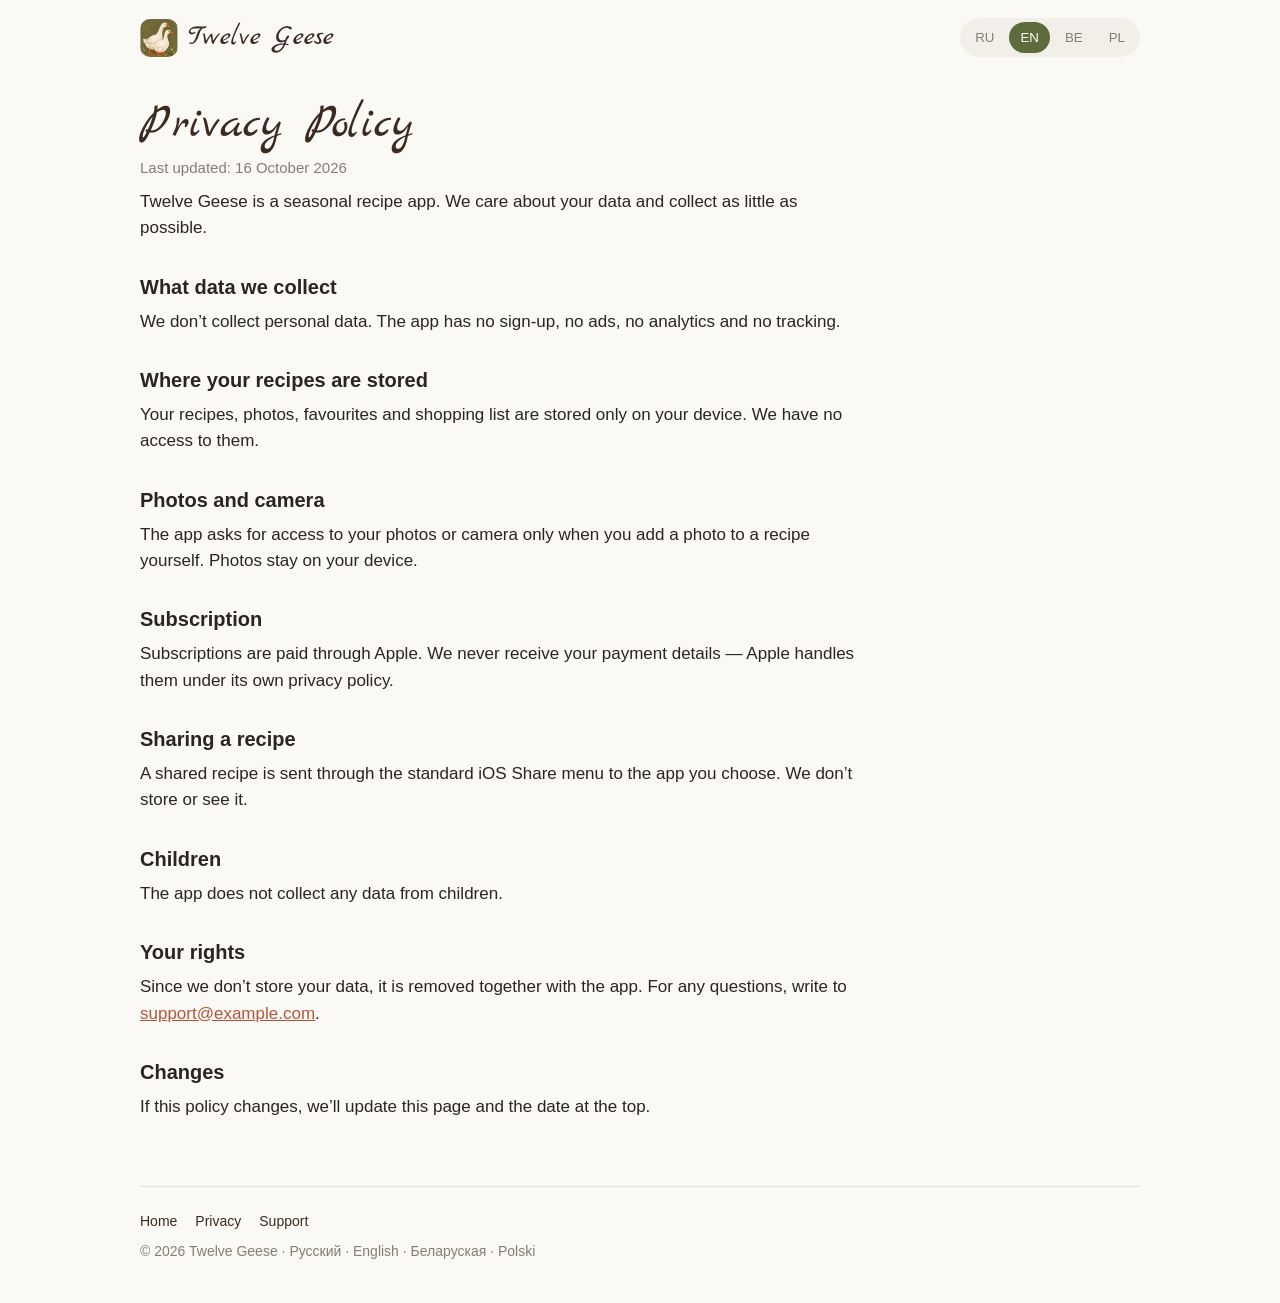
==== privacy.html @ 575ad0f3 "Add files via upload" ====
<!doctype html>
<html lang="ru">
<head>
<meta charset="utf-8">
<meta name="viewport" content="width=device-width, initial-scale=1">
<title>Twelve Geese</title>
<meta name="description" content="Twelve Geese — сезонные рецепты и личная книга рецептов для iPhone.">
<meta property="og:title" content="Twelve Geese">
<meta property="og:image" content="img/geese.png">
<link rel="icon" href="img/goose-icon.png">
<link rel="apple-touch-icon" href="img/goose-icon.png">
<link rel="preconnect" href="https://fonts.googleapis.com">
<link rel="preconnect" href="https://fonts.gstatic.com" crossorigin>
<link href="https://fonts.googleapis.com/css2?family=Marck+Script&display=swap" rel="stylesheet">
<link rel="stylesheet" href="style.css">
<script src="config.js"></script>
<script src="i18n.js"></script>
</head>
<body>
<span hidden data-title="pp_title"></span>
<div class="wrap">
<header>
  <a class="logo" href="index.html"><img src="img/goose-icon.png" alt="">Twelve Geese</a>
  <div class="langs" role="group" aria-label="Language">
    <button data-lang="ru">RU</button><button data-lang="en">EN</button><button data-lang="be">BE</button><button data-lang="pl">PL</button>
  </div>
</header>
<main class="page">
<h1 data-i18n="pp_title"></h1>
<p class="date" data-i18n="updated"></p>
<p data-i18n="pp_intro"></p>
<h2 data-i18n="pp_h1"></h2>
<p data-i18n="pp_p1"></p>
<h2 data-i18n="pp_h2"></h2>
<p data-i18n="pp_p2"></p>
<h2 data-i18n="pp_h3"></h2>
<p data-i18n="pp_p3"></p>
<h2 data-i18n="pp_h4"></h2>
<p data-i18n="pp_p4"></p>
<h2 data-i18n="pp_h5"></h2>
<p data-i18n="pp_p5"></p>
<h2 data-i18n="pp_h6"></h2>
<p data-i18n="pp_p6"></p>
<h2 data-i18n="pp_h7"></h2>
<p data-i18n="pp_p7"></p>
<h2 data-i18n="pp_h8"></h2>
<p data-i18n="pp_p8"></p>
</main>
<footer>
  <nav><a href="index.html" data-i18n="nav_home">Главная</a><a href="privacy.html" data-i18n="nav_privacy">Конфиденциальность</a><a href="support.html" data-i18n="nav_support">Поддержка</a></nav>
  © 2026 Twelve Geese · <span data-i18n="langs"></span>
</footer>
</div>
</body>
</html>
---- style.css ----
:root {
  --bg: #FAF9F5;
  --card: #F2EFE8;
  --text: #2B2420;
  --muted: #857D74;
  --brown: #3B2A20;
  --olive: #5E6B3A;
  --carrot: #B4553A;
  --line: #E6E1D8;
  color-scheme: light;
}
* { box-sizing: border-box; }
html { -webkit-text-size-adjust: 100%; }
body {
  margin: 0; background: var(--bg); color: var(--text);
  font: 17px/1.55 -apple-system, BlinkMacSystemFont, "SF Pro Text", "Segoe UI", Roboto, sans-serif;
}
a { color: var(--carrot); }
.wrap { max-width: 1040px; margin: 0 auto; padding: 0 20px; }

header { display: flex; align-items: center; justify-content: space-between; gap: 12px; flex-wrap: wrap; padding: 18px 0; }
.logo { display: flex; align-items: center; gap: 10px; text-decoration: none; color: var(--brown); font: 28px/1 "Marck Script", cursive; }
.logo img { width: 38px; height: 38px; border-radius: 10px; object-fit: cover; }
.langs { display: flex; gap: 4px; background: var(--card); padding: 4px; border-radius: 999px; }
.langs button {
  border: 0; background: none; font: 600 13px/1 inherit; font-family: inherit; color: var(--muted);
  padding: 8px 11px; border-radius: 999px; cursor: pointer;
}
.langs button[aria-pressed="true"] { background: var(--olive); color: #fff; }

.hero { text-align: center; padding: 24px 0 48px; }
.hero img.geese { width: min(560px, 100%); height: auto; display: block; margin: 0 auto 8px; }
.hero h1 { font: 72px/1.05 "Marck Script", cursive; color: var(--brown); margin: 0; }
.bow { display: flex; align-items: center; justify-content: center; gap: 10px; margin: 6px 0 14px; color: var(--carrot); }
.bow::before, .bow::after { content: ""; width: 70px; height: 1px; background: var(--carrot); opacity: .6; }
.tagline { font: 30px/1.2 "Marck Script", cursive; color: var(--carrot); margin: 0 0 14px; }
.lead { max-width: 560px; margin: 0 auto 28px; color: var(--muted); font-size: 18px; }
.store {
  display: inline-block; background: var(--brown); color: #fff; text-decoration: none;
  padding: 14px 26px; border-radius: 999px; font-weight: 600;
}
.store.soon { background: var(--card); color: var(--brown); }

.shots { display: flex; gap: 18px; overflow-x: auto; padding: 8px 4px 28px; scroll-snap-type: x mandatory; }
.shots img {
  flex: 0 0 auto; width: 230px; height: auto; border-radius: 30px; scroll-snap-align: center;
  box-shadow: 0 12px 30px rgba(59,42,32,.12);
}
@media (min-width: 1000px) { .shots { justify-content: center; overflow: visible; } .shots img { width: 21%; } }

.features { display: grid; grid-template-columns: repeat(auto-fit, minmax(240px, 1fr)); gap: 16px; padding: 24px 0 56px; }
.feature { background: var(--card); border-radius: 24px; padding: 24px; }
.feature h3 { margin: 0 0 6px; font-size: 19px; }
.feature p { margin: 0; color: var(--muted); }
.dot { width: 12px; height: 12px; border-radius: 50%; margin-bottom: 14px; }

.page { max-width: 720px; padding-bottom: 56px; }
.page h1 { font: 48px/1.1 "Marck Script", cursive; color: var(--brown); margin: 24px 0 4px; }
.page h2 { font-size: 20px; margin: 30px 0 6px; }
.page p { margin: 0 0 10px; }
.date { color: var(--muted); font-size: 15px; }
details { background: var(--card); border-radius: 18px; padding: 16px 20px; margin-bottom: 10px; }
summary { font-weight: 600; cursor: pointer; }
details p { margin: 10px 0 0; color: #5A524B; }

footer { border-top: 1px solid var(--line); padding: 24px 0 40px; color: var(--muted); font-size: 14px; }
footer nav { display: flex; gap: 18px; flex-wrap: wrap; margin-bottom: 8px; }
footer a { color: var(--brown); text-decoration: none; }

@media (max-width: 560px) {
  .hero h1 { font-size: 54px; }
  .tagline { font-size: 26px; }
  .page h1 { font-size: 40px; }
  .shots img { width: 62vw; }
}
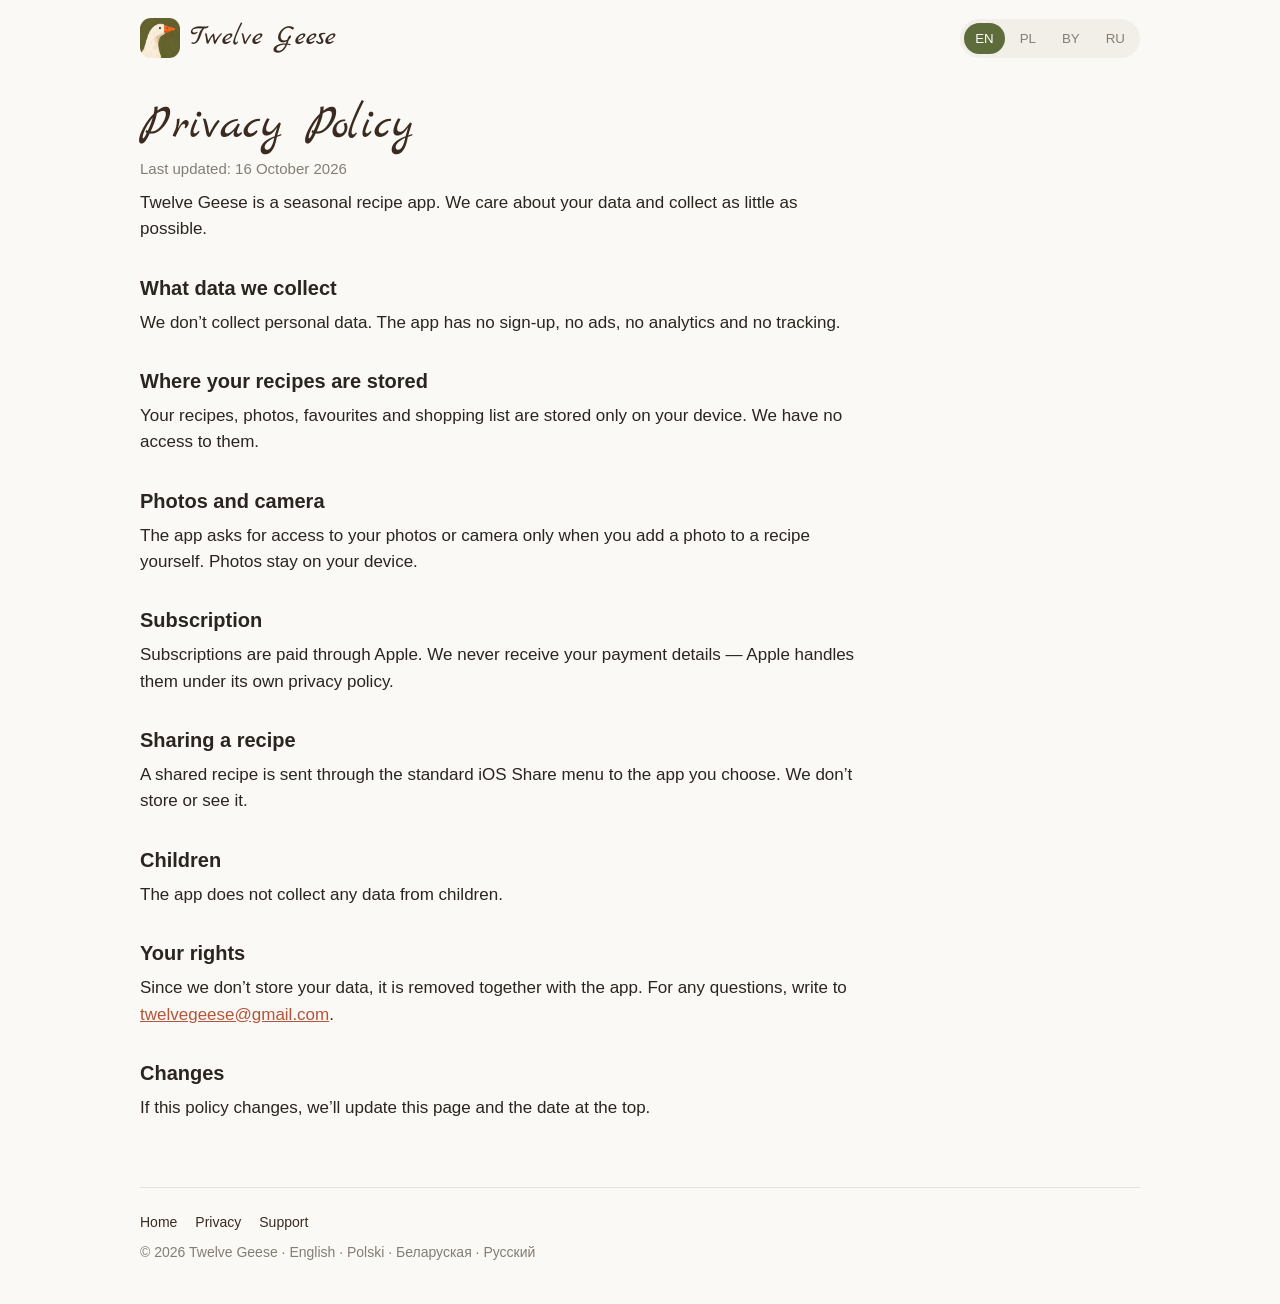
==== commit 2a9889f5: "Add files via upload" ====
--- a/privacy.html
+++ b/privacy.html
@@ -6,9 +6,9 @@
 <title>Twelve Geese</title>
 <meta name="description" content="Twelve Geese — сезонные рецепты и личная книга рецептов для iPhone.">
 <meta property="og:title" content="Twelve Geese">
-<meta property="og:image" content="img/geese.png">
-<link rel="icon" href="img/goose-icon.png">
-<link rel="apple-touch-icon" href="img/goose-icon.png">
+<meta property="og:image" content="img/banner.jpg">
+<link rel="icon" href="img/logo.png">
+<link rel="apple-touch-icon" href="img/logo.png">
 <link rel="preconnect" href="https://fonts.googleapis.com">
 <link rel="preconnect" href="https://fonts.gstatic.com" crossorigin>
 <link href="https://fonts.googleapis.com/css2?family=Marck+Script&display=swap" rel="stylesheet">
@@ -20,9 +20,9 @@
 <span hidden data-title="pp_title"></span>
 <div class="wrap">
 <header>
-  <a class="logo" href="index.html"><img src="img/goose-icon.png" alt="">Twelve Geese</a>
+  <a class="logo" href="index.html"><img src="img/logo.png" alt="">Twelve Geese</a>
   <div class="langs" role="group" aria-label="Language">
-    <button data-lang="ru">RU</button><button data-lang="en">EN</button><button data-lang="be">BE</button><button data-lang="pl">PL</button>
+    <button data-lang="en">EN</button><button data-lang="pl">PL</button><button data-lang="be">BY</button><button data-lang="ru">RU</button>
   </div>
 </header>
 <main class="page">
--- a/style.css
+++ b/style.css
@@ -12,7 +12,7 @@
 * { box-sizing: border-box; }
 html { -webkit-text-size-adjust: 100%; }
 body {
-  margin: 0; background: var(--bg); color: var(--text);
+  margin: 0; overflow-x: hidden; background: var(--bg); color: var(--text);
   font: 17px/1.55 -apple-system, BlinkMacSystemFont, "SF Pro Text", "Segoe UI", Roboto, sans-serif;
 }
 a { color: var(--carrot); }
@@ -20,7 +20,7 @@
 
 header { display: flex; align-items: center; justify-content: space-between; gap: 12px; flex-wrap: wrap; padding: 18px 0; }
 .logo { display: flex; align-items: center; gap: 10px; text-decoration: none; color: var(--brown); font: 28px/1 "Marck Script", cursive; }
-.logo img { width: 38px; height: 38px; border-radius: 10px; object-fit: cover; }
+.logo img { width: 40px; height: 40px; border-radius: 11px; object-fit: cover; }
 .langs { display: flex; gap: 4px; background: var(--card); padding: 4px; border-radius: 999px; }
 .langs button {
   border: 0; background: none; font: 600 13px/1 inherit; font-family: inherit; color: var(--muted);
@@ -28,8 +28,12 @@
 }
 .langs button[aria-pressed="true"] { background: var(--olive); color: #fff; }
 
-.hero { text-align: center; padding: 24px 0 48px; }
-.hero img.geese { width: min(560px, 100%); height: auto; display: block; margin: 0 auto 8px; }
+.hero { text-align: center; padding: 8px 0 48px; }
+.hero img.banner {
+  width: 100vw; max-width: none; margin: 0 0 28px calc(50% - 50vw);
+  height: clamp(260px, 42vw, 640px); object-fit: cover; object-position: center 60%;
+  display: block; border-radius: 0;
+}
 .hero h1 { font: 72px/1.05 "Marck Script", cursive; color: var(--brown); margin: 0; }
 .bow { display: flex; align-items: center; justify-content: center; gap: 10px; margin: 6px 0 14px; color: var(--carrot); }
 .bow::before, .bow::after { content: ""; width: 70px; height: 1px; background: var(--carrot); opacity: .6; }
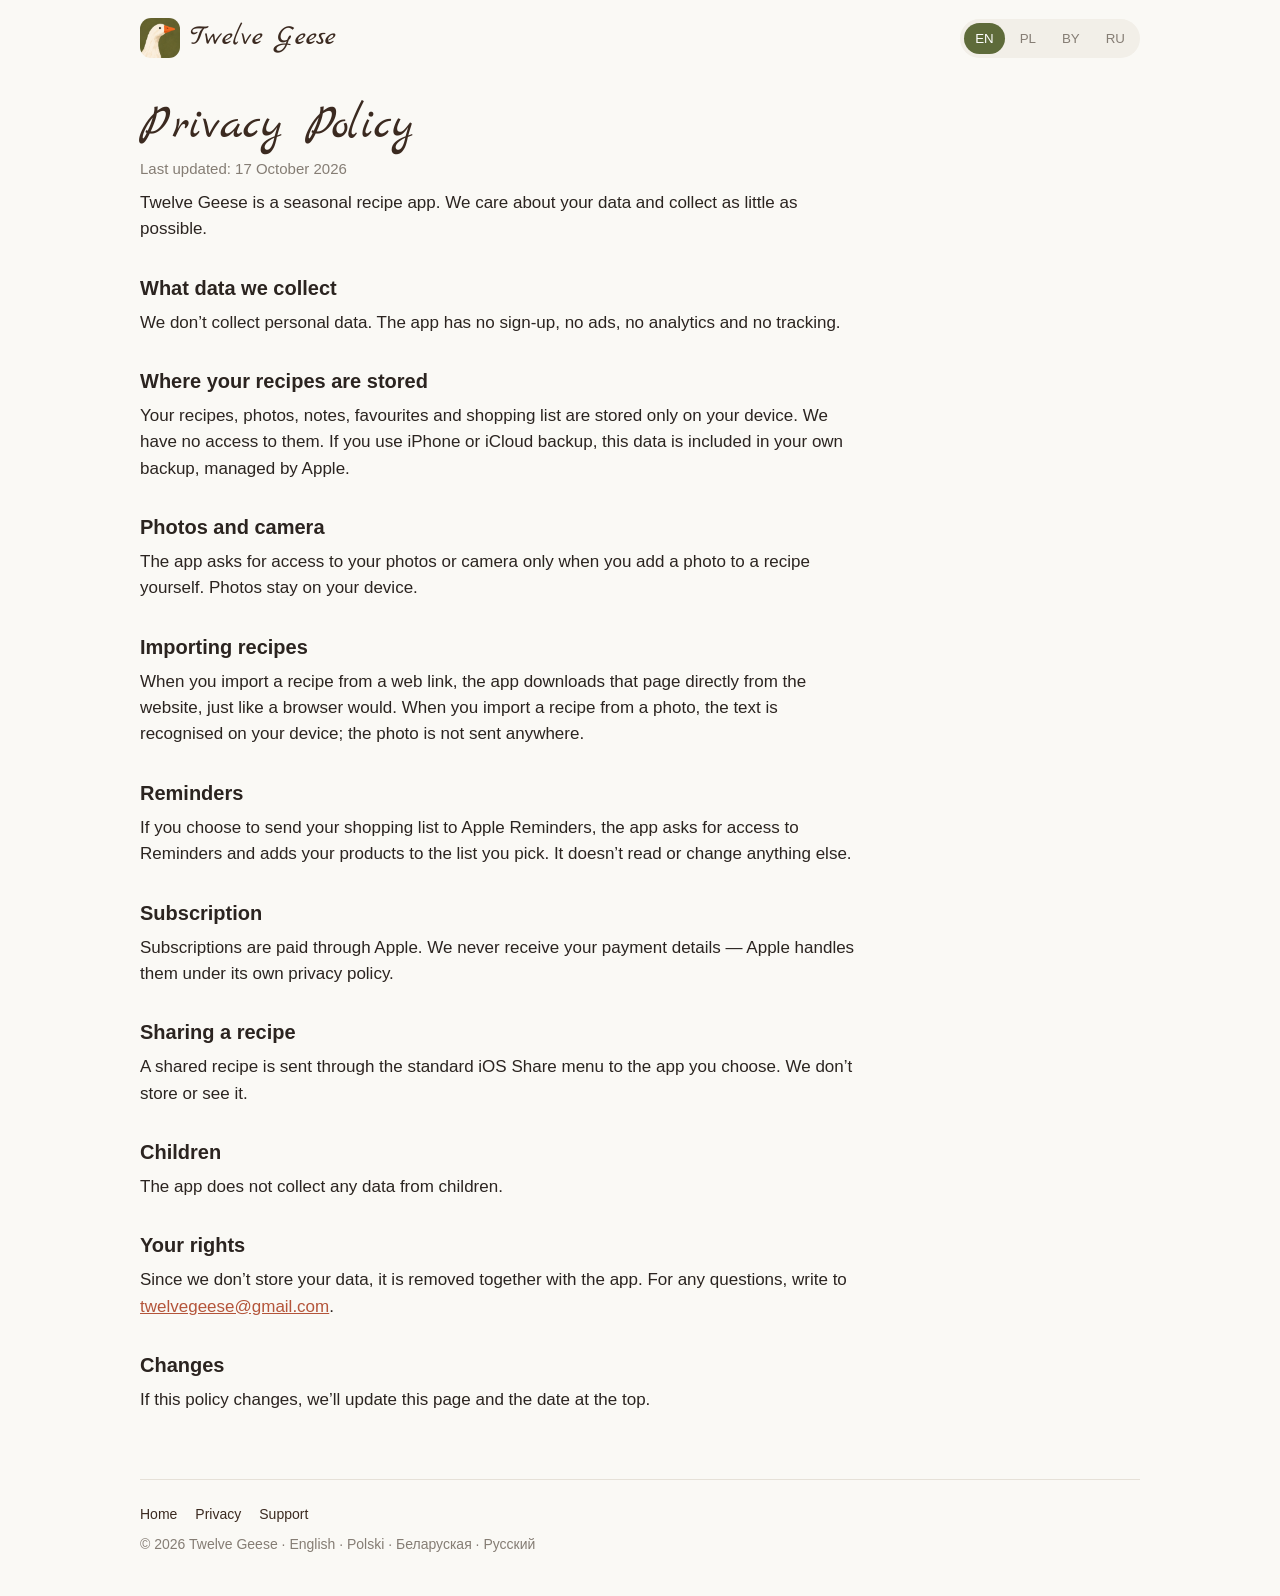
==== commit c3366352: "Add files via upload" ====
--- a/privacy.html
+++ b/privacy.html
@@ -6,15 +6,15 @@
 <title>Twelve Geese</title>
 <meta name="description" content="Twelve Geese — сезонные рецепты и личная книга рецептов для iPhone.">
 <meta property="og:title" content="Twelve Geese">
-<meta property="og:image" content="img/banner.jpg">
+<meta property="og:image" content="img/banner.jpg?v=3">
 <link rel="icon" href="img/logo.png">
 <link rel="apple-touch-icon" href="img/logo.png">
 <link rel="preconnect" href="https://fonts.googleapis.com">
 <link rel="preconnect" href="https://fonts.gstatic.com" crossorigin>
 <link href="https://fonts.googleapis.com/css2?family=Marck+Script&display=swap" rel="stylesheet">
-<link rel="stylesheet" href="style.css">
+<link rel="stylesheet" href="style.css?v=3">
 <script src="config.js"></script>
-<script src="i18n.js"></script>
+<script src="i18n.js?v=3"></script>
 </head>
 <body>
 <span hidden data-title="pp_title"></span>
@@ -35,6 +35,10 @@
 <p data-i18n="pp_p2"></p>
 <h2 data-i18n="pp_h3"></h2>
 <p data-i18n="pp_p3"></p>
+<h2 data-i18n="pp_hi"></h2>
+<p data-i18n="pp_pi"></p>
+<h2 data-i18n="pp_hr"></h2>
+<p data-i18n="pp_pr"></p>
 <h2 data-i18n="pp_h4"></h2>
 <p data-i18n="pp_p4"></p>
 <h2 data-i18n="pp_h5"></h2>
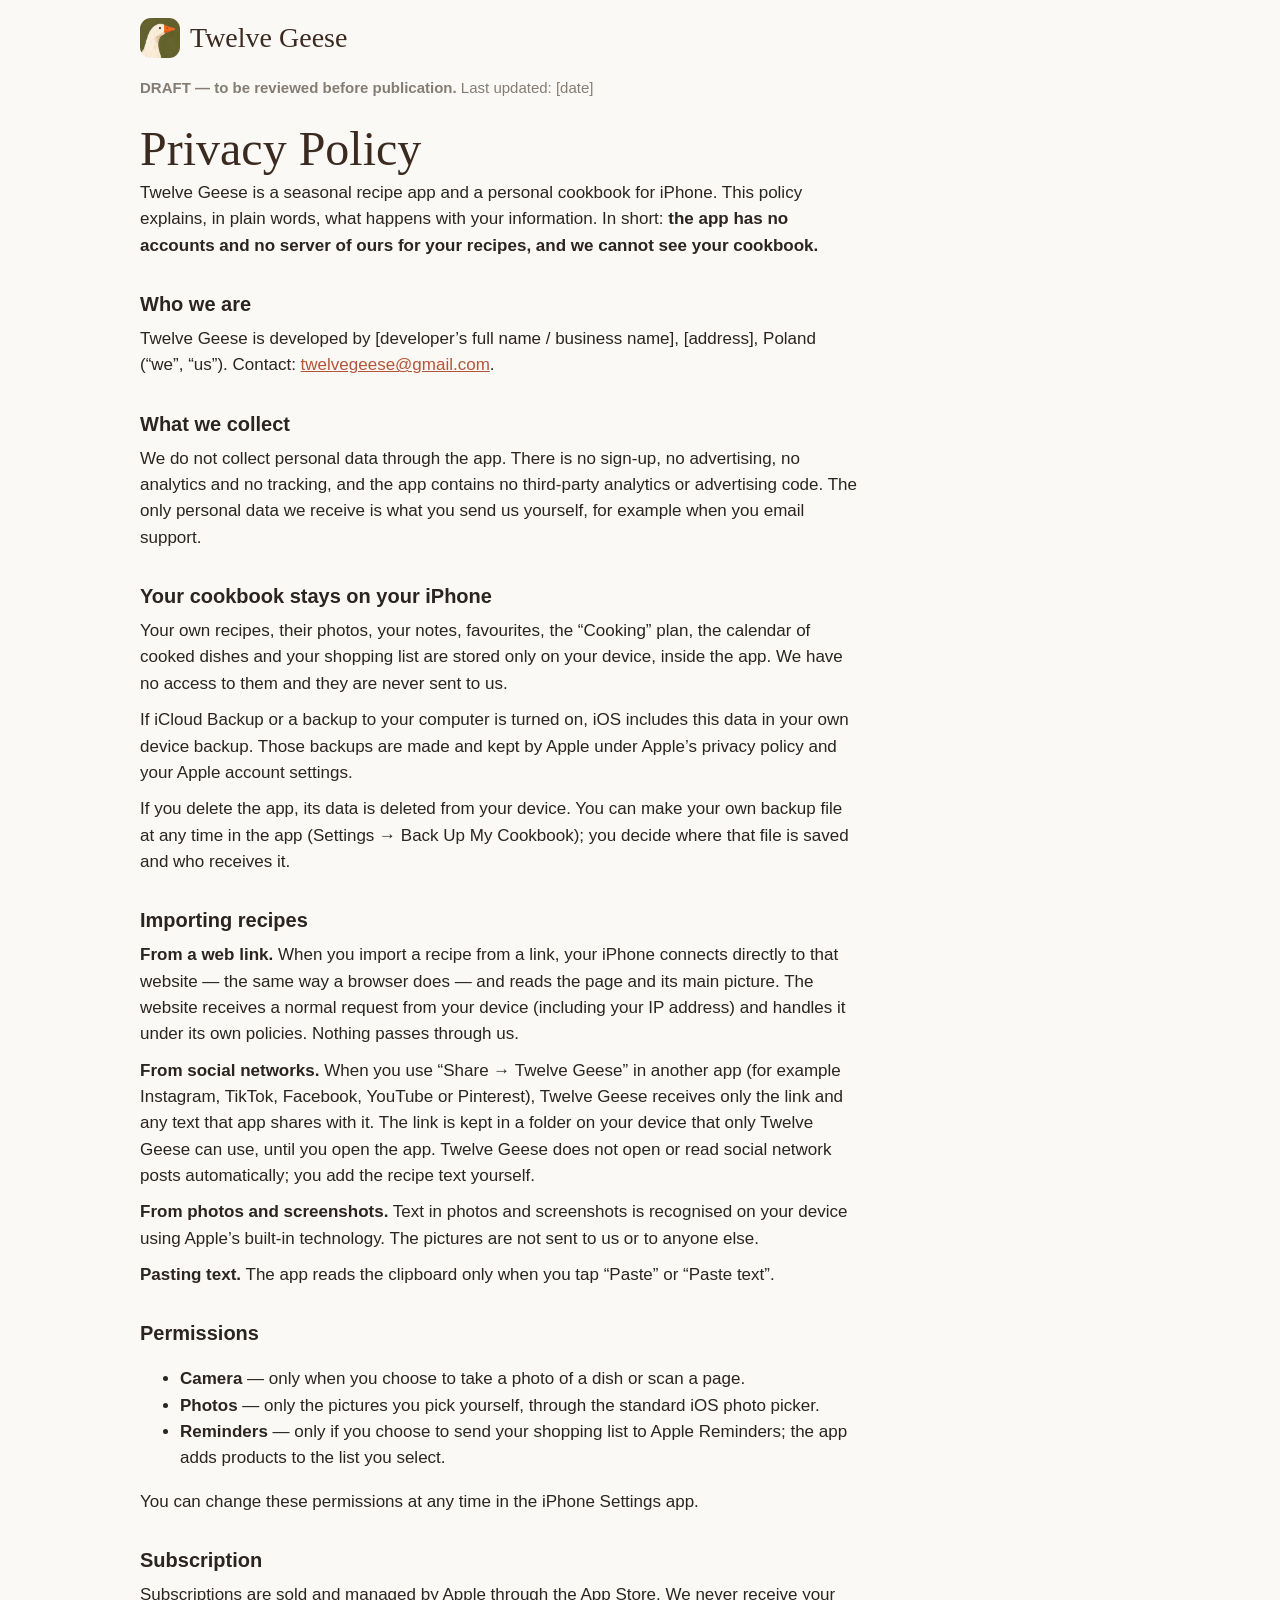
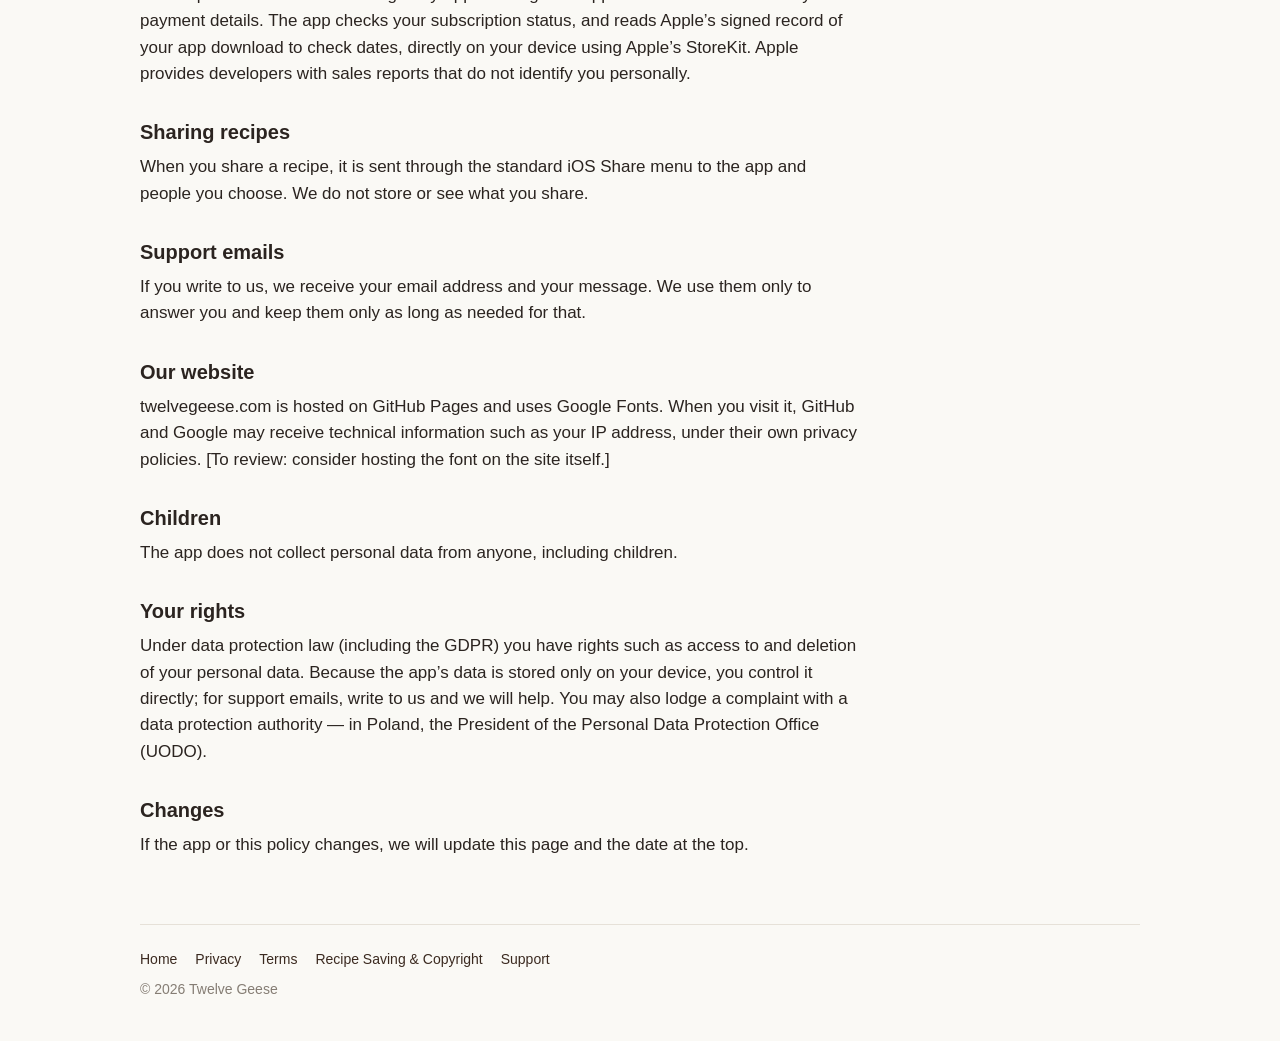
==== commit e574d59a: "Add files via upload" ====
--- a/privacy.html
+++ b/privacy.html
@@ -1,58 +1,72 @@
 <!doctype html>
-<html lang="ru">
+<html lang="en">
 <head>
 <meta charset="utf-8">
 <meta name="viewport" content="width=device-width, initial-scale=1">
-<title>Twelve Geese</title>
-<meta name="description" content="Twelve Geese — сезонные рецепты и личная книга рецептов для iPhone.">
-<meta property="og:title" content="Twelve Geese">
-<meta property="og:image" content="img/banner.jpg?v=3">
+<title>Privacy Policy — Twelve Geese</title>
+<meta name="robots" content="noindex">
 <link rel="icon" href="img/logo.png">
-<link rel="apple-touch-icon" href="img/logo.png">
-<link rel="preconnect" href="https://fonts.googleapis.com">
-<link rel="preconnect" href="https://fonts.gstatic.com" crossorigin>
-<link href="https://fonts.googleapis.com/css2?family=Marck+Script&display=swap" rel="stylesheet">
-<link rel="stylesheet" href="style.css?v=3">
-<script src="config.js"></script>
-<script src="i18n.js?v=3"></script>
+<link rel="stylesheet" href="style.css?v=2">
 </head>
 <body>
-<span hidden data-title="pp_title"></span>
 <div class="wrap">
 <header>
   <a class="logo" href="index.html"><img src="img/logo.png" alt="">Twelve Geese</a>
-  <div class="langs" role="group" aria-label="Language">
-    <button data-lang="en">EN</button><button data-lang="pl">PL</button><button data-lang="be">BY</button><button data-lang="ru">RU</button>
-  </div>
 </header>
 <main class="page">
-<h1 data-i18n="pp_title"></h1>
-<p class="date" data-i18n="updated"></p>
-<p data-i18n="pp_intro"></p>
-<h2 data-i18n="pp_h1"></h2>
-<p data-i18n="pp_p1"></p>
-<h2 data-i18n="pp_h2"></h2>
-<p data-i18n="pp_p2"></p>
-<h2 data-i18n="pp_h3"></h2>
-<p data-i18n="pp_p3"></p>
-<h2 data-i18n="pp_hi"></h2>
-<p data-i18n="pp_pi"></p>
-<h2 data-i18n="pp_hr"></h2>
-<p data-i18n="pp_pr"></p>
-<h2 data-i18n="pp_h4"></h2>
-<p data-i18n="pp_p4"></p>
-<h2 data-i18n="pp_h5"></h2>
-<p data-i18n="pp_p5"></p>
-<h2 data-i18n="pp_h6"></h2>
-<p data-i18n="pp_p6"></p>
-<h2 data-i18n="pp_h7"></h2>
-<p data-i18n="pp_p7"></p>
-<h2 data-i18n="pp_h8"></h2>
-<p data-i18n="pp_p8"></p>
+<p class="date"><strong>DRAFT — to be reviewed before publication.</strong> Last updated: [date]</p>
+<h1>Privacy Policy</h1>
+<p>Twelve Geese is a seasonal recipe app and a personal cookbook for iPhone. This policy explains, in plain words, what happens with your information. In short: <strong>the app has no accounts and no server of ours for your recipes, and we cannot see your cookbook.</strong></p>
+
+<h2>Who we are</h2>
+<p>Twelve Geese is developed by [developer’s full name / business name], [address], Poland (“we”, “us”). Contact: <a href="mailto:twelvegeese@gmail.com">twelvegeese@gmail.com</a>.</p>
+
+<h2>What we collect</h2>
+<p>We do not collect personal data through the app. There is no sign-up, no advertising, no analytics and no tracking, and the app contains no third-party analytics or advertising code. The only personal data we receive is what you send us yourself, for example when you email support.</p>
+
+<h2>Your cookbook stays on your iPhone</h2>
+<p>Your own recipes, their photos, your notes, favourites, the “Cooking” plan, the calendar of cooked dishes and your shopping list are stored only on your device, inside the app. We have no access to them and they are never sent to us.</p>
+<p>If iCloud Backup or a backup to your computer is turned on, iOS includes this data in your own device backup. Those backups are made and kept by Apple under Apple’s privacy policy and your Apple account settings.</p>
+<p>If you delete the app, its data is deleted from your device. You can make your own backup file at any time in the app (Settings → Back Up My Cookbook); you decide where that file is saved and who receives it.</p>
+
+<h2>Importing recipes</h2>
+<p><strong>From a web link.</strong> When you import a recipe from a link, your iPhone connects directly to that website — the same way a browser does — and reads the page and its main picture. The website receives a normal request from your device (including your IP address) and handles it under its own policies. Nothing passes through us.</p>
+<p><strong>From social networks.</strong> When you use “Share → Twelve Geese” in another app (for example Instagram, TikTok, Facebook, YouTube or Pinterest), Twelve Geese receives only the link and any text that app shares with it. The link is kept in a folder on your device that only Twelve Geese can use, until you open the app. Twelve Geese does not open or read social network posts automatically; you add the recipe text yourself.</p>
+<p><strong>From photos and screenshots.</strong> Text in photos and screenshots is recognised on your device using Apple’s built-in technology. The pictures are not sent to us or to anyone else.</p>
+<p><strong>Pasting text.</strong> The app reads the clipboard only when you tap “Paste” or “Paste text”.</p>
+
+<h2>Permissions</h2>
+<ul>
+<li><strong>Camera</strong> — only when you choose to take a photo of a dish or scan a page.</li>
+<li><strong>Photos</strong> — only the pictures you pick yourself, through the standard iOS photo picker.</li>
+<li><strong>Reminders</strong> — only if you choose to send your shopping list to Apple Reminders; the app adds products to the list you select.</li>
+</ul>
+<p>You can change these permissions at any time in the iPhone Settings app.</p>
+
+<h2>Subscription</h2>
+<p>Subscriptions are sold and managed by Apple through the App Store. We never receive your payment details. The app checks your subscription status, and reads Apple’s signed record of your app download to check dates, directly on your device using Apple’s StoreKit. Apple provides developers with sales reports that do not identify you personally.</p>
+
+<h2>Sharing recipes</h2>
+<p>When you share a recipe, it is sent through the standard iOS Share menu to the app and people you choose. We do not store or see what you share.</p>
+
+<h2>Support emails</h2>
+<p>If you write to us, we receive your email address and your message. We use them only to answer you and keep them only as long as needed for that.</p>
+
+<h2>Our website</h2>
+<p>twelvegeese.com is hosted on GitHub Pages and uses Google Fonts. When you visit it, GitHub and Google may receive technical information such as your IP address, under their own privacy policies. [To review: consider hosting the font on the site itself.]</p>
+
+<h2>Children</h2>
+<p>The app does not collect personal data from anyone, including children.</p>
+
+<h2>Your rights</h2>
+<p>Under data protection law (including the GDPR) you have rights such as access to and deletion of your personal data. Because the app’s data is stored only on your device, you control it directly; for support emails, write to us and we will help. You may also lodge a complaint with a data protection authority — in Poland, the President of the Personal Data Protection Office (UODO).</p>
+
+<h2>Changes</h2>
+<p>If the app or this policy changes, we will update this page and the date at the top.</p>
 </main>
 <footer>
-  <nav><a href="index.html" data-i18n="nav_home">Главная</a><a href="privacy.html" data-i18n="nav_privacy">Конфиденциальность</a><a href="support.html" data-i18n="nav_support">Поддержка</a></nav>
-  © 2026 Twelve Geese · <span data-i18n="langs"></span>
+  <nav><a href="index.html">Home</a><a href="privacy.html">Privacy</a><a href="terms.html">Terms</a><a href="recipe-saving.html">Recipe Saving &amp; Copyright</a><a href="support.html">Support</a></nav>
+  © 2026 Twelve Geese
 </footer>
 </div>
 </body>
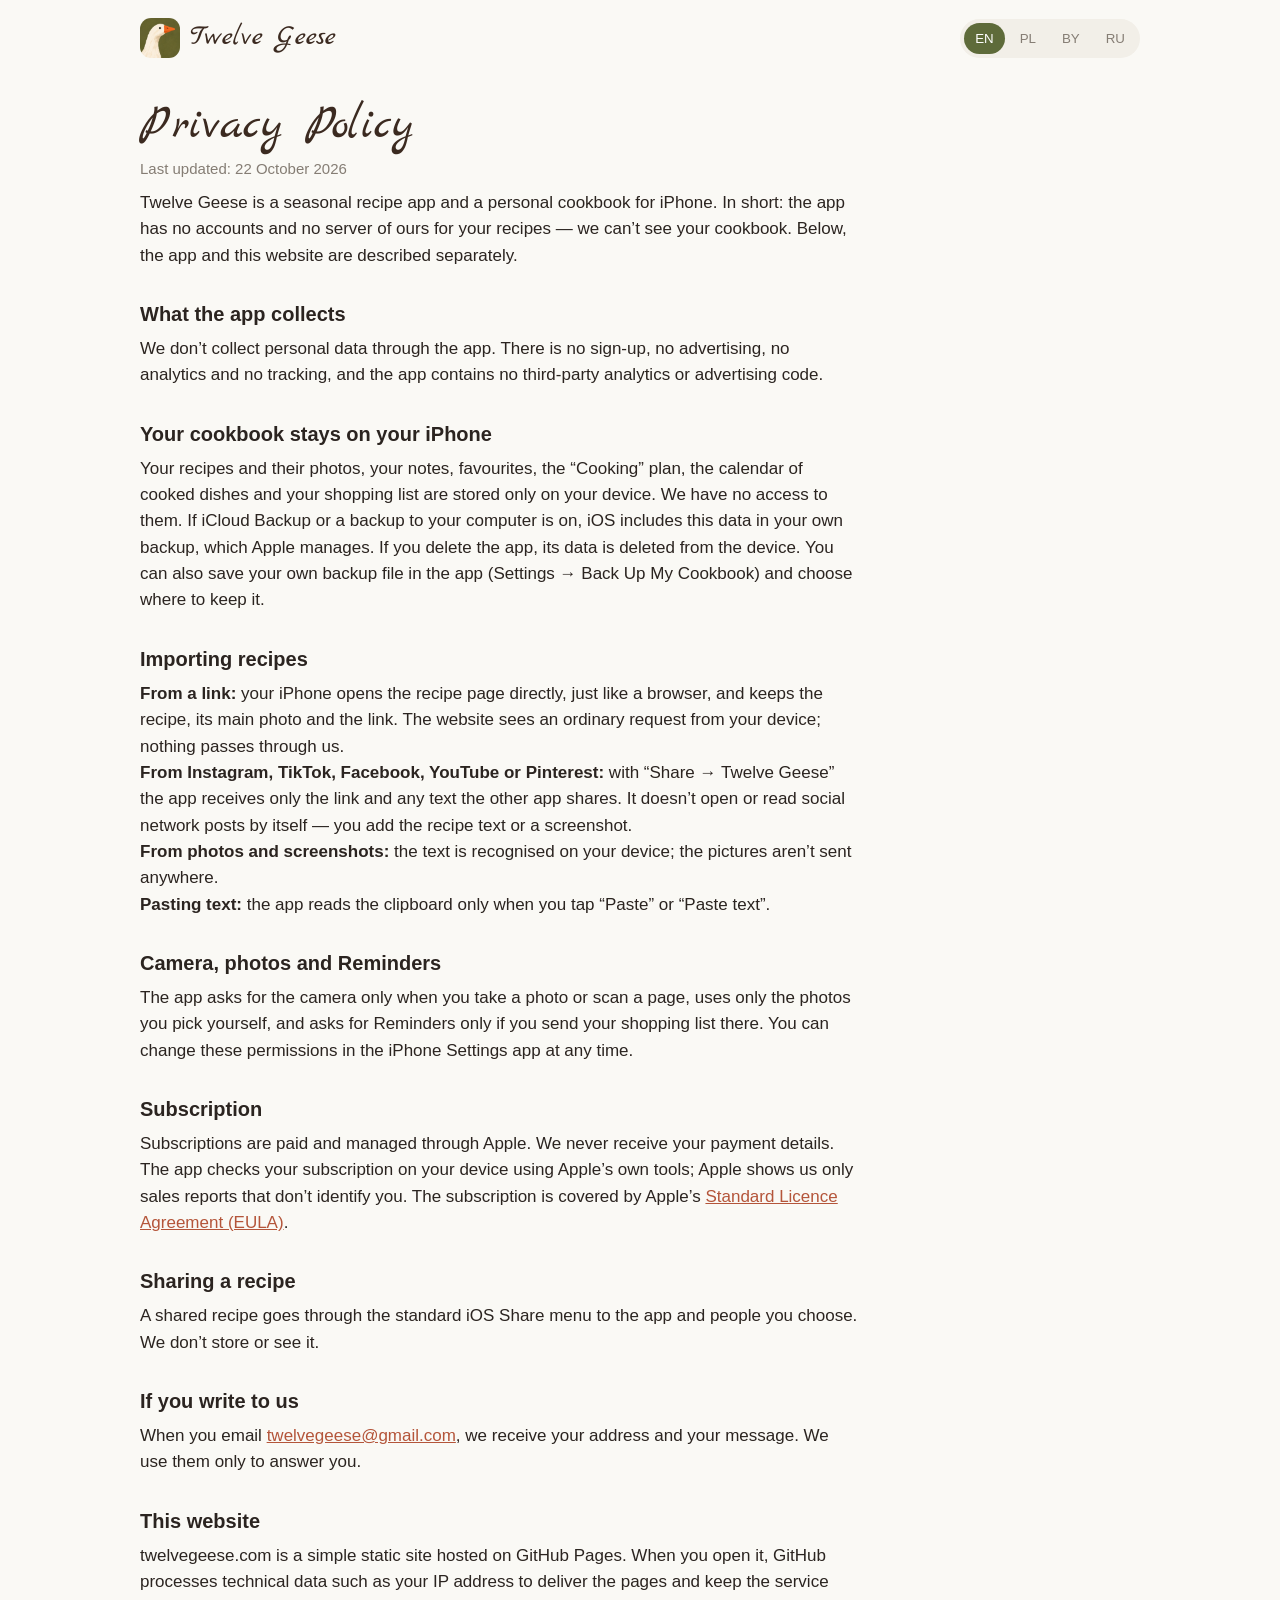
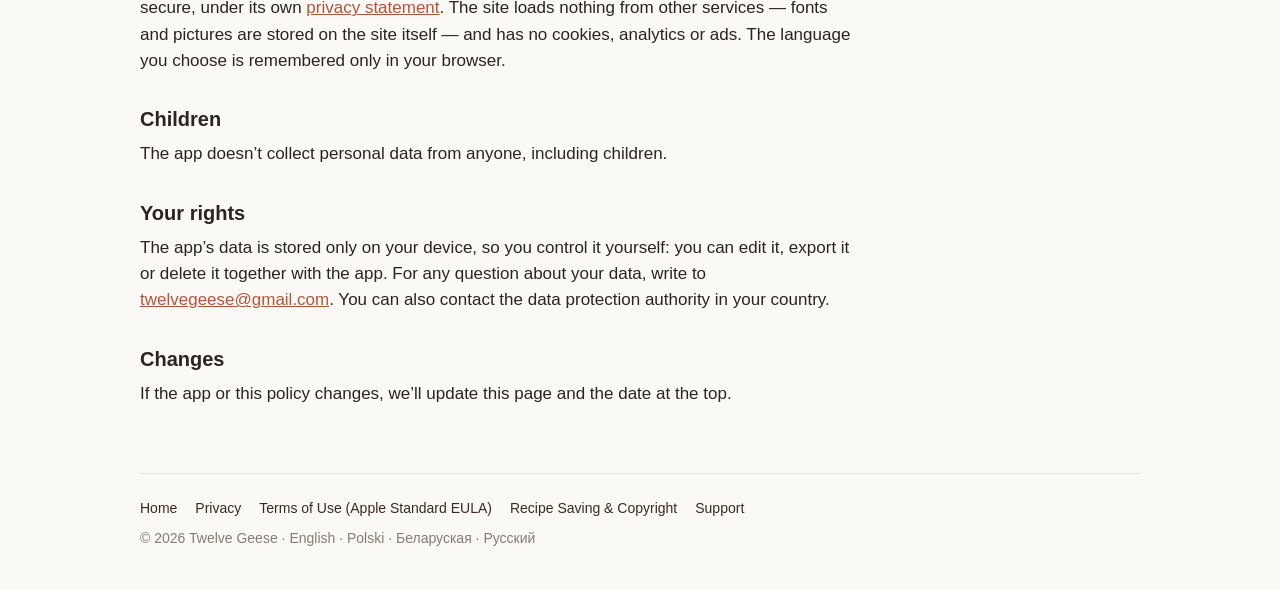
==== commit c71261d9: "Add files via upload" ====
--- a/privacy.html
+++ b/privacy.html
@@ -1,72 +1,57 @@
 <!doctype html>
-<html lang="en">
+<html lang="ru">
 <head>
 <meta charset="utf-8">
 <meta name="viewport" content="width=device-width, initial-scale=1">
-<title>Privacy Policy — Twelve Geese</title>
-<meta name="robots" content="noindex">
+<title>Twelve Geese</title>
+<meta name="description" content="Twelve Geese — сезонные рецепты и личная книга рецептов для iPhone.">
+<meta property="og:title" content="Twelve Geese">
+<meta property="og:image" content="img/banner.jpg">
 <link rel="icon" href="img/logo.png">
-<link rel="stylesheet" href="style.css?v=2">
+<link rel="apple-touch-icon" href="img/logo.png">
+<link rel="stylesheet" href="style.css?v=5">
+<script src="config.js"></script>
+<script src="i18n.js?v=5"></script>
 </head>
 <body>
+<span hidden data-title="pp_title"></span>
 <div class="wrap">
 <header>
   <a class="logo" href="index.html"><img src="img/logo.png" alt="">Twelve Geese</a>
+  <div class="langs" role="group" aria-label="Language">
+    <button data-lang="en">EN</button><button data-lang="pl">PL</button><button data-lang="be">BY</button><button data-lang="ru">RU</button>
+  </div>
 </header>
 <main class="page">
-<p class="date"><strong>DRAFT — to be reviewed before publication.</strong> Last updated: [date]</p>
-<h1>Privacy Policy</h1>
-<p>Twelve Geese is a seasonal recipe app and a personal cookbook for iPhone. This policy explains, in plain words, what happens with your information. In short: <strong>the app has no accounts and no server of ours for your recipes, and we cannot see your cookbook.</strong></p>
-
-<h2>Who we are</h2>
-<p>Twelve Geese is developed by [developer’s full name / business name], [address], Poland (“we”, “us”). Contact: <a href="mailto:twelvegeese@gmail.com">twelvegeese@gmail.com</a>.</p>
-
-<h2>What we collect</h2>
-<p>We do not collect personal data through the app. There is no sign-up, no advertising, no analytics and no tracking, and the app contains no third-party analytics or advertising code. The only personal data we receive is what you send us yourself, for example when you email support.</p>
-
-<h2>Your cookbook stays on your iPhone</h2>
-<p>Your own recipes, their photos, your notes, favourites, the “Cooking” plan, the calendar of cooked dishes and your shopping list are stored only on your device, inside the app. We have no access to them and they are never sent to us.</p>
-<p>If iCloud Backup or a backup to your computer is turned on, iOS includes this data in your own device backup. Those backups are made and kept by Apple under Apple’s privacy policy and your Apple account settings.</p>
-<p>If you delete the app, its data is deleted from your device. You can make your own backup file at any time in the app (Settings → Back Up My Cookbook); you decide where that file is saved and who receives it.</p>
-
-<h2>Importing recipes</h2>
-<p><strong>From a web link.</strong> When you import a recipe from a link, your iPhone connects directly to that website — the same way a browser does — and reads the page and its main picture. The website receives a normal request from your device (including your IP address) and handles it under its own policies. Nothing passes through us.</p>
-<p><strong>From social networks.</strong> When you use “Share → Twelve Geese” in another app (for example Instagram, TikTok, Facebook, YouTube or Pinterest), Twelve Geese receives only the link and any text that app shares with it. The link is kept in a folder on your device that only Twelve Geese can use, until you open the app. Twelve Geese does not open or read social network posts automatically; you add the recipe text yourself.</p>
-<p><strong>From photos and screenshots.</strong> Text in photos and screenshots is recognised on your device using Apple’s built-in technology. The pictures are not sent to us or to anyone else.</p>
-<p><strong>Pasting text.</strong> The app reads the clipboard only when you tap “Paste” or “Paste text”.</p>
-
-<h2>Permissions</h2>
-<ul>
-<li><strong>Camera</strong> — only when you choose to take a photo of a dish or scan a page.</li>
-<li><strong>Photos</strong> — only the pictures you pick yourself, through the standard iOS photo picker.</li>
-<li><strong>Reminders</strong> — only if you choose to send your shopping list to Apple Reminders; the app adds products to the list you select.</li>
-</ul>
-<p>You can change these permissions at any time in the iPhone Settings app.</p>
-
-<h2>Subscription</h2>
-<p>Subscriptions are sold and managed by Apple through the App Store. We never receive your payment details. The app checks your subscription status, and reads Apple’s signed record of your app download to check dates, directly on your device using Apple’s StoreKit. Apple provides developers with sales reports that do not identify you personally.</p>
-
-<h2>Sharing recipes</h2>
-<p>When you share a recipe, it is sent through the standard iOS Share menu to the app and people you choose. We do not store or see what you share.</p>
-
-<h2>Support emails</h2>
-<p>If you write to us, we receive your email address and your message. We use them only to answer you and keep them only as long as needed for that.</p>
-
-<h2>Our website</h2>
-<p>twelvegeese.com is hosted on GitHub Pages and uses Google Fonts. When you visit it, GitHub and Google may receive technical information such as your IP address, under their own privacy policies. [To review: consider hosting the font on the site itself.]</p>
-
-<h2>Children</h2>
-<p>The app does not collect personal data from anyone, including children.</p>
-
-<h2>Your rights</h2>
-<p>Under data protection law (including the GDPR) you have rights such as access to and deletion of your personal data. Because the app’s data is stored only on your device, you control it directly; for support emails, write to us and we will help. You may also lodge a complaint with a data protection authority — in Poland, the President of the Personal Data Protection Office (UODO).</p>
-
-<h2>Changes</h2>
-<p>If the app or this policy changes, we will update this page and the date at the top.</p>
+<h1 data-i18n="pp_title"></h1>
+<p class="date" data-i18n="updated"></p>
+<p data-i18n="pp_intro"></p>
+<h2 data-i18n="pp_h1"></h2>
+<p data-i18n="pp_p1"></p>
+<h2 data-i18n="pp_h2"></h2>
+<p data-i18n="pp_p2"></p>
+<h2 data-i18n="pp_hi"></h2>
+<p data-i18n="pp_pi"></p>
+<h2 data-i18n="pp_h3"></h2>
+<p data-i18n="pp_p3"></p>
+<h2 data-i18n="pp_h4"></h2>
+<p data-i18n="pp_p4"></p>
+<h2 data-i18n="pp_h5"></h2>
+<p data-i18n="pp_p5"></p>
+<h2 data-i18n="pp_hm"></h2>
+<p data-i18n="pp_pm"></p>
+<h2 data-i18n="pp_hs"></h2>
+<p data-i18n="pp_ps"></p>
+<h2 data-i18n="pp_h6"></h2>
+<p data-i18n="pp_p6"></p>
+<h2 data-i18n="pp_h7"></h2>
+<p data-i18n="pp_p7"></p>
+<h2 data-i18n="pp_h8"></h2>
+<p data-i18n="pp_p8"></p>
 </main>
 <footer>
-  <nav><a href="index.html">Home</a><a href="privacy.html">Privacy</a><a href="terms.html">Terms</a><a href="recipe-saving.html">Recipe Saving &amp; Copyright</a><a href="support.html">Support</a></nav>
-  © 2026 Twelve Geese
+  <nav><a href="index.html" data-i18n="nav_home">Home</a><a href="privacy.html" data-i18n="nav_privacy">Privacy</a><a href="https://www.apple.com/legal/internet-services/itunes/dev/stdeula/" data-i18n="nav_terms">Terms of Use (Apple Standard EULA)</a><a href="recipe-saving.html" data-i18n="nav_saving">Recipe Saving &amp; Copyright</a><a href="support.html" data-i18n="nav_support">Support</a></nav>
+  © 2026 Twelve Geese · <span data-i18n="langs"></span>
 </footer>
 </div>
 </body>
--- a/style.css
+++ b/style.css
@@ -1,3 +1,4 @@
+@font-face { font-family: "Marck Script"; src: url("fonts/MarckScript-Regular.ttf") format("truetype"); font-display: swap; }
 :root {
   --bg: #FAF9F5;
   --card: #F2EFE8;
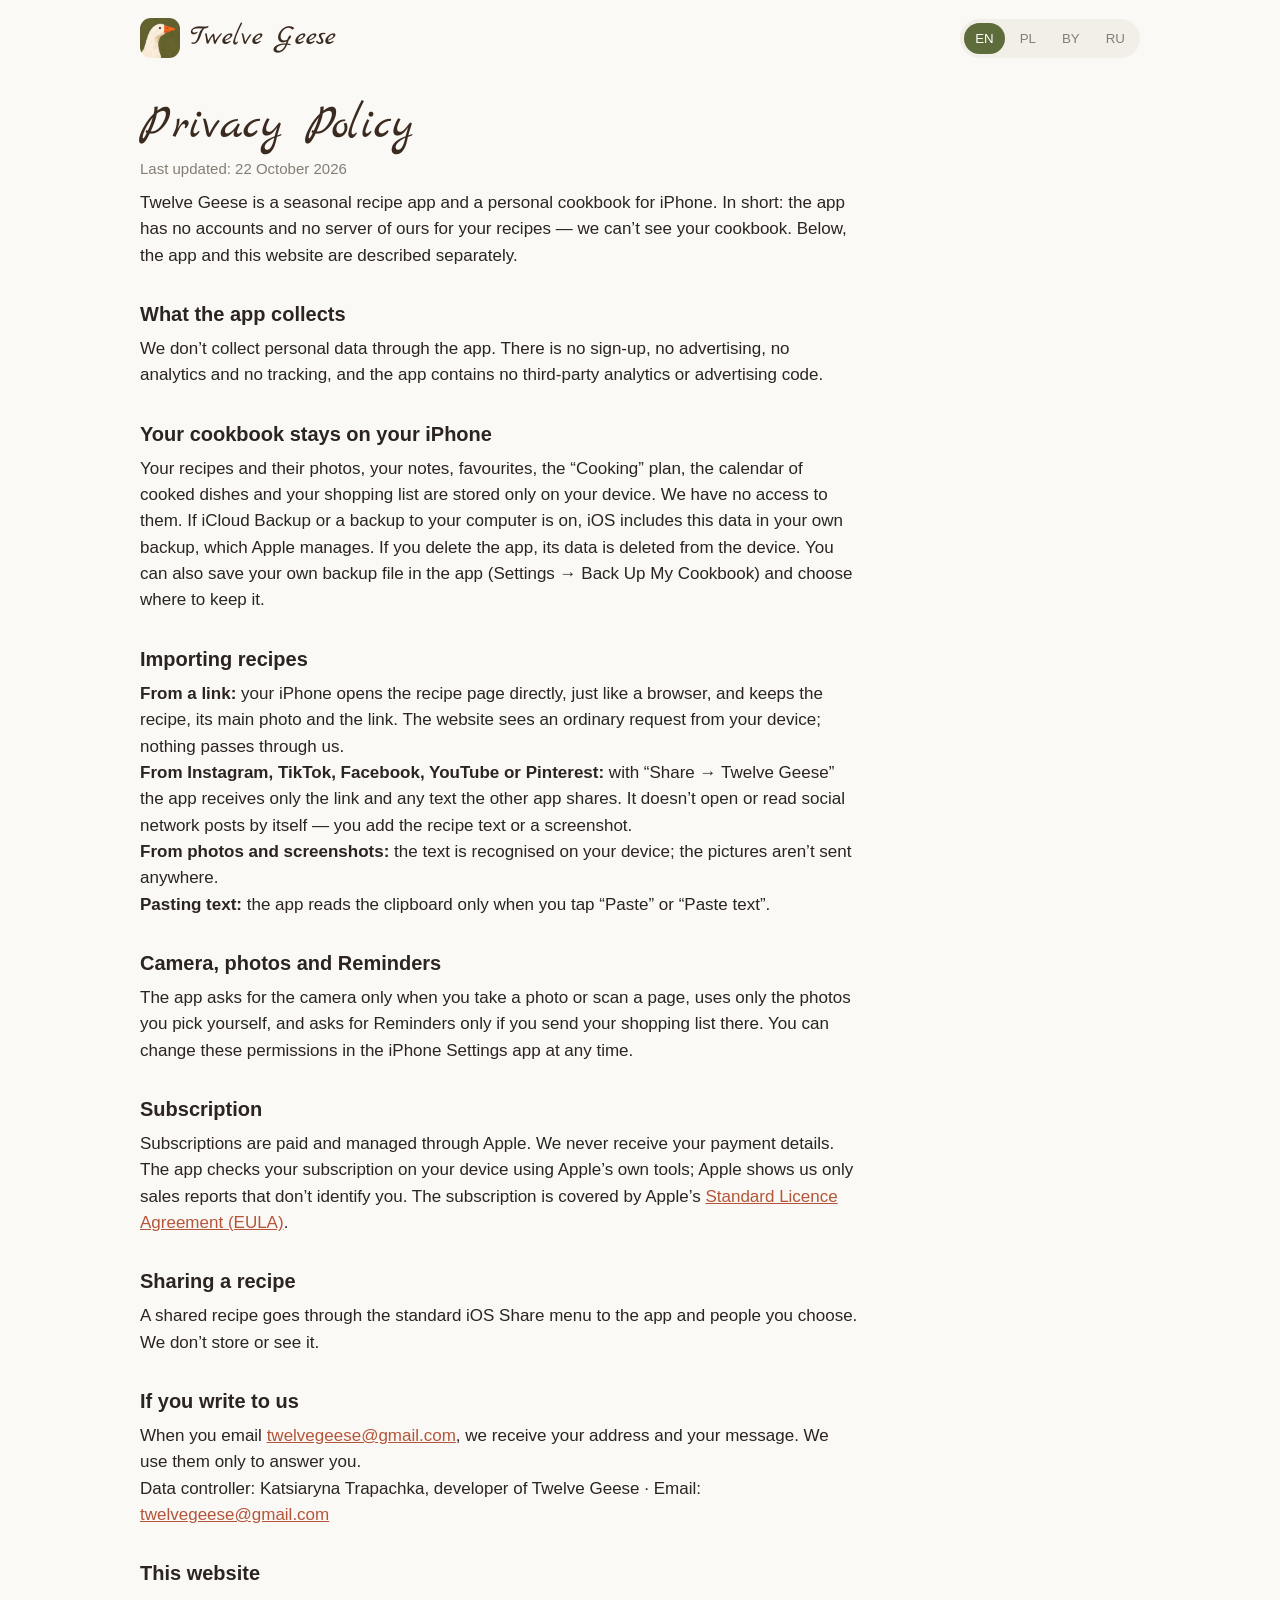
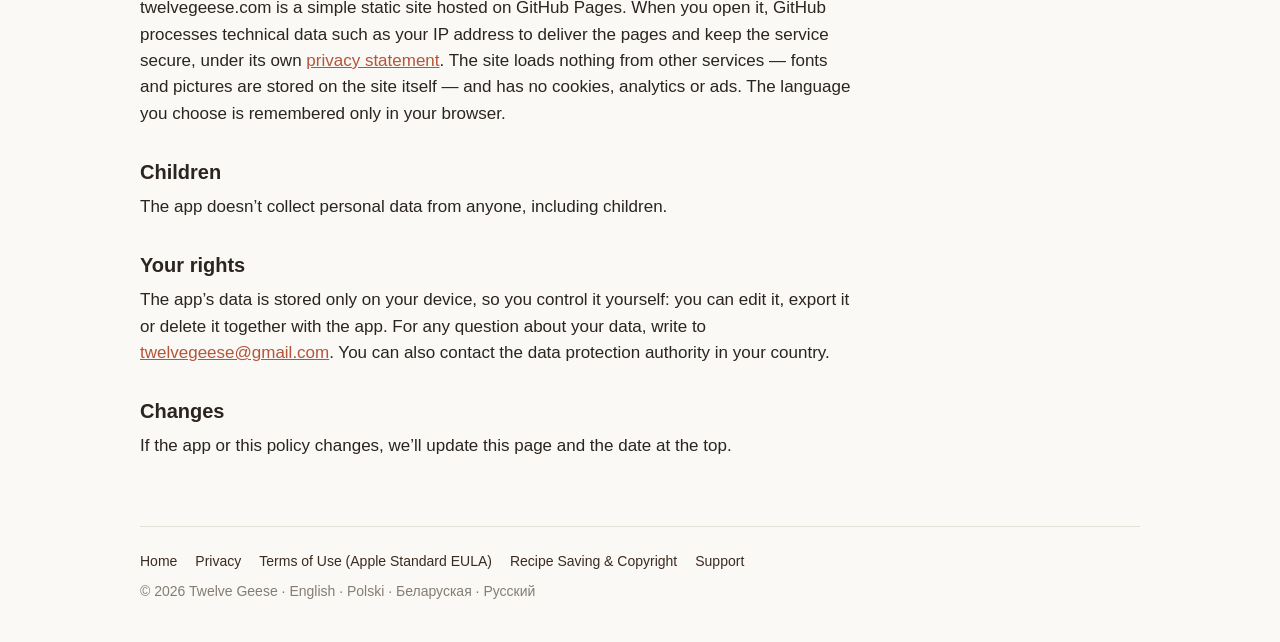
==== commit cd84b2e1: "Add files via upload" ====
--- a/privacy.html
+++ b/privacy.html
@@ -9,9 +9,9 @@
 <meta property="og:image" content="img/banner.jpg">
 <link rel="icon" href="img/logo.png">
 <link rel="apple-touch-icon" href="img/logo.png">
-<link rel="stylesheet" href="style.css?v=5">
+<link rel="stylesheet" href="style.css?v=6">
 <script src="config.js"></script>
-<script src="i18n.js?v=5"></script>
+<script src="i18n.js?v=6"></script>
 </head>
 <body>
 <span hidden data-title="pp_title"></span>
